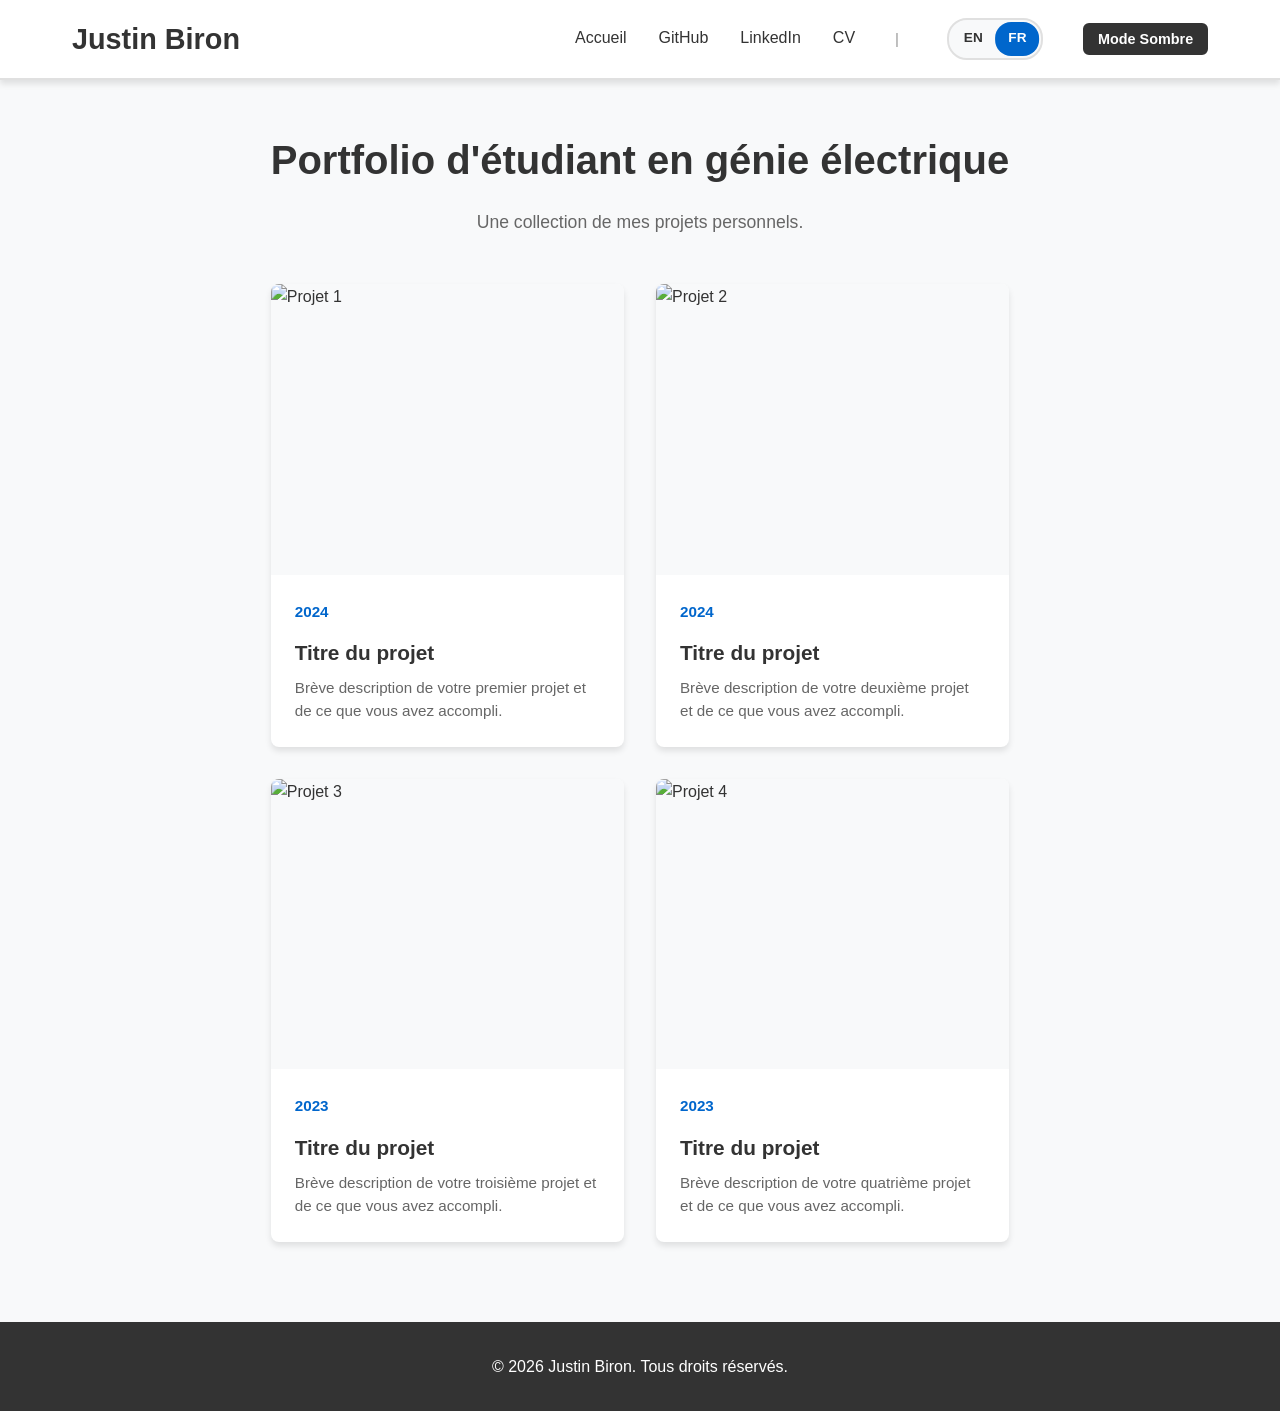
==== fr/index.html @ 551317bd "Updating portfolio with all the changes" ====
<!DOCTYPE html>
<html lang="fr">
<head>
    <meta charset="UTF-8">
    <meta name="viewport" content="width=device-width, initial-scale=1.0">
    <title>Justin Biron - Portfolio Ingénierie Électrique</title>
    <link rel="stylesheet" href="../styles.css">
</head>
<body>
    <!-- Header Navigation -->
    <header class="header">
        <div class="header-container">
            <div class="header-left">
                <h1 class="name"><a href="../index.html">Justin Biron</a></h1>
            </div>
            <nav class="header-nav">
                <a href="../index.html" class="nav-link">Accueil</a>
                <a href="https://github.com/justinbiron" target="_blank" class="nav-link">GitHub</a>
                <a href="https://www.linkedin.com/in/justin-biron-047734400/" target="_blank" class="nav-link">LinkedIn</a>
                <a href="cv.html" class="nav-link">CV</a>
                <span class="toggle-separator">|</span>
                <div class="language-toggle fr-active">
                    <a href="../index.html" class="nav-link">EN</a>
                    <a href="index.html" class="nav-link active-language">FR</a>
                </div>
                <button class="theme-toggle" id="theme-toggle" aria-label="Toggle dark mode">Mode Sombre</button>
            </nav>
        </div>
    </header>

    <!-- Main Content -->
    <main class="main-content">
        <section class="intro">
            <h2>Portfolio d'étudiant en génie électrique</h2>
            <p>Une collection de mes projets personnels.</p>
        </section>

        <section class="projects-gallery">
            <article class="project-card">
                <a href="project-1.html" class="project-link">
                    <div class="project-image-container">
                        <img src="../assets/project-1-thumbnail.jpg" alt="Projet 1" class="project-thumbnail">
                    </div>
                    <div class="project-info">
                        <p class="project-year-label">2024</p>
                        <h3 class="project-title">Titre du projet</h3>
                        <p class="project-description">Brève description de votre premier projet et de ce que vous avez accompli.</p>
                    </div>
                </a>
            </article>

            <article class="project-card">
                <a href="project-2.html" class="project-link">
                    <div class="project-image-container">
                        <img src="../assets/project-2-thumbnail.jpg" alt="Projet 2" class="project-thumbnail">
                    </div>
                    <div class="project-info">
                        <p class="project-year-label">2024</p>
                        <h3 class="project-title">Titre du projet</h3>
                        <p class="project-description">Brève description de votre deuxième projet et de ce que vous avez accompli.</p>
                    </div>
                </a>
            </article>

            <article class="project-card">
                <a href="project-3.html" class="project-link">
                    <div class="project-image-container">
                        <img src="../assets/project-3-thumbnail.jpg" alt="Projet 3" class="project-thumbnail">
                    </div>
                    <div class="project-info">
                        <p class="project-year-label">2023</p>
                        <h3 class="project-title">Titre du projet</h3>
                        <p class="project-description">Brève description de votre troisième projet et de ce que vous avez accompli.</p>
                    </div>
                </a>
            </article>

            <article class="project-card">
                <a href="project-4.html" class="project-link">
                    <div class="project-image-container">
                        <img src="../assets/project-4-thumbnail.jpg" alt="Projet 4" class="project-thumbnail">
                    </div>
                    <div class="project-info">
                        <p class="project-year-label">2023</p>
                        <h3 class="project-title">Titre du projet</h3>
                        <p class="project-description">Brève description de votre quatrième projet et de ce que vous avez accompli.</p>
                    </div>
                </a>
            </article>
        </section>
    </main>

    <!-- Footer -->
    <footer class="footer">
        <p>&copy; 2026 Justin Biron. Tous droits réservés.</p>
    </footer>

    <script src="../script.js"></script>
</body>
</html>
---- styles.css ----
/* ==================== Global Styles ==================== */
* {
    margin: 0;
    padding: 0;
    box-sizing: border-box;
}

:root {
    --primary-color: #0066cc;
    --secondary-color: #004499;
    --text-color: #333;
    --light-bg: #f8f9fa;
    --white: #fff;
    --border-color: #e0e0e0;
    --shadow: 0 4px 6px rgba(0, 0, 0, 0.1);
    --shadow-hover: 0 8px 16px rgba(0, 0, 0, 0.15);
}

/* Dark mode variables */
[data-theme="dark"] {
    --primary-color: #4da6ff;
    --secondary-color: #3385dd;
    --text-color: #e4e4e4;
    --light-bg: #1a1a1a;
    --white: #2d2d2d;
    --border-color: #404040;
    --shadow: 0 4px 6px rgba(0, 0, 0, 0.3);
    --shadow-hover: 0 8px 16px rgba(0, 0, 0, 0.4);
}

html {
    scroll-behavior: smooth;
    height: 100%;
}

body {
    font-family: -apple-system, BlinkMacSystemFont, 'Segoe UI', Roboto, 'Helvetica Neue', Arial, sans-serif;
    color: var(--text-color);
    background-color: var(--light-bg);
    line-height: 1.6;
    min-height: 100vh;
    display: flex;
    flex-direction: column;
}

/* ==================== Header Styles ==================== */
.header {
    background-color: var(--white);
    border-bottom: 2px solid var(--border-color);
    position: sticky;
    top: 0;
    z-index: 1000;
    box-shadow: var(--shadow);
}

.header-container {
    max-width: 1200px;
    margin: 0 auto;
    padding: 1rem 2rem;
    display: flex;
    justify-content: space-between;
    align-items: center;
    flex-wrap: wrap;
    gap: 2rem;
}

.header-left {
    flex: 0 1 auto;
}

.name {
    font-size: 1.8rem;
    font-weight: 700;
    margin: 0;
}

.name a {
    color: var(--text-color);
    text-decoration: none;
    transition: color 0.3s ease;
}

.name a:hover {
    color: var(--primary-color);
}

.header-nav {
    display: flex;
    gap: 2rem;
    align-items: center;
    flex-wrap: wrap;
}

.nav-link {
    color: var(--text-color);
    text-decoration: none;
    font-weight: 500;
    padding: 0.5rem 0;
    border-bottom: 2px solid transparent;
    transition: all 0.3s ease;
}

.nav-link:hover {
    color: var(--primary-color);
    border-bottom-color: var(--primary-color);
}

.nav-link.active-language {
    font-weight: 700;
}

.toggle-separator {
    color: #999;
    margin: 0 0.5rem;
    font-size: 0.95rem;
}

/* Dark mode toggle */
.theme-toggle {
    background-color: var(--text-color);
    color: var(--white);
    border: 2px solid var(--text-color);
    font-size: 0.9rem;
    font-weight: 600;
    cursor: pointer;
    padding: 0.4rem 0.8rem;
    border-radius: 6px;
    transition: all 0.3s ease;
    margin-left: 0.5rem;
}

.theme-toggle:hover {
    background-color: var(--primary-color);
    border-color: var(--primary-color);
    color: var(--white);
}

/* Language toggle switch */
.language-toggle {
    display: inline-flex;
    background-color: var(--light-bg);
    border: 2px solid var(--border-color);
    border-radius: 20px;
    padding: 2px;
    margin-left: 0.5rem;
    position: relative;
}

.language-toggle a {
    padding: 0.3rem 0.8rem;
    text-decoration: none;
    border-radius: 16px;
    font-weight: 600;
    font-size: 0.85rem;
    transition: all 0.3s ease;
    position: relative;
    z-index: 2;
}

.language-toggle .active-language {
    color: var(--white);
}

.language-toggle::before {
    content: '';
    position: absolute;
    top: 2px;
    left: 2px;
    width: calc(50% - 2px);
    height: calc(100% - 4px);
    background-color: var(--primary-color);
    border-radius: 16px;
    transition: transform 0.3s ease;
    z-index: 1;
}

.language-toggle.fr-active::before {
    transform: translateX(100%);
}

/* ==================== Main Content ==================== */
.main-content {
    max-width: 1200px;
    margin: 0 auto;
    padding: 3rem 2rem;
    flex: 1;
}

.intro {
    text-align: center;
    margin-bottom: 3rem;
}

.intro h2 {
    font-size: 2.5rem;
    margin-bottom: 1rem;
    color: var(--text-color);
}

.intro p {
    font-size: 1.1rem;
    color: #666;
}

/* ==================== Projects Gallery ==================== */
.projects-gallery {
    display: grid;
    grid-template-columns: repeat(auto-fill, minmax(350px, 1fr));
    gap: 2rem;
    margin-bottom: 2rem;
}

@media (max-width: 768px) {
    .projects-gallery {
        grid-template-columns: 1fr;
        gap: 1.5rem;
    }
}

/* ==================== Project Card ==================== */
.project-card {
    background-color: var(--white);
    border-radius: 8px;
    overflow: hidden;
    box-shadow: var(--shadow);
    transition: all 0.3s ease;
}

.project-card:hover {
    transform: translateY(-8px);
    box-shadow: var(--shadow-hover);
}

.project-link {
    text-decoration: none;
    color: inherit;
    display: block;
    height: 100%;
}

.project-image-container {
    width: 100%;
    padding-bottom: 75%;
    overflow: hidden;
    background-color: var(--light-bg);
}

.project-thumbnail {
    width: 100%;
    height: 100%;
    object-fit: cover;
    display: block;
    transition: transform 0.3s ease;
}

.project-card:hover .project-thumbnail {
    transform: scale(1.05);
}

.project-year-label {
    display: inline-block;
    margin-bottom: 0.75rem;
    color: var(--primary-color);
    font-weight: 700;
    font-size: 0.95rem;
}

.project-info {
    padding: 1.5rem;
}

.project-title {
    font-size: 1.3rem;
    font-weight: 600;
    margin-bottom: 0.5rem;
    color: var(--text-color);
}

.project-description {
    color: #666;
    font-size: 0.95rem;
    line-height: 1.5;
}

/* ==================== Footer ==================== */
.footer {
    background-color: var(--text-color);
    color: var(--white);
    text-align: center;
    padding: 2rem;
    margin-top: auto;
}

.footer p {
    margin: 0;
}

/* ==================== Resume Page Styles ==================== */
.resume-section {
    max-width: 800px;
    margin: 0 auto;
    text-align: center;
    padding: 4rem 2rem;
}

.download-buttons {
    display: flex;
    flex-direction: column;
    gap: 1.5rem;
    align-items: center;
}

@media (min-width: 768px) {
    .download-buttons {
        flex-direction: row;
        justify-content: center;
    }
}

.download-btn {
    display: inline-flex;
    align-items: center;
    gap: 0.75rem;
    padding: 1rem 2rem;
    border-radius: 8px;
    text-decoration: none;
    font-weight: 600;
    font-size: 1.1rem;
    transition: all 0.3s ease;
    min-width: 280px;
    justify-content: center;
    box-shadow: var(--shadow);
}

.download-btn:hover {
    transform: translateY(-2px);
    box-shadow: var(--shadow-hover);
}

.primary-btn {
    background-color: var(--primary-color);
    color: var(--white);
    border: 2px solid var(--primary-color);
}

.primary-btn:hover {
    background-color: var(--secondary-color);
    border-color: var(--secondary-color);
}

.secondary-btn {
    background-color: var(--white);
    color: var(--text-color);
    border: 2px solid var(--border-color);
}

.secondary-btn:hover {
    background-color: var(--light-bg);
    border-color: var(--primary-color);
}

.btn-icon {
    font-size: 1.3rem;
}

/* ==================== Responsive Design ==================== */
@media (max-width: 640px) {
    .header-container {
        flex-direction: column;
        gap: 1rem;
        padding: 1rem;
    }

    .header-nav {
        width: 100%;
        justify-content: center;
        gap: 1rem;
    }

    .name {
        font-size: 1.5rem;
    }

    .intro h2 {
        font-size: 2rem;
    }

    .main-content {
        padding: 2rem 1rem;
    }
}
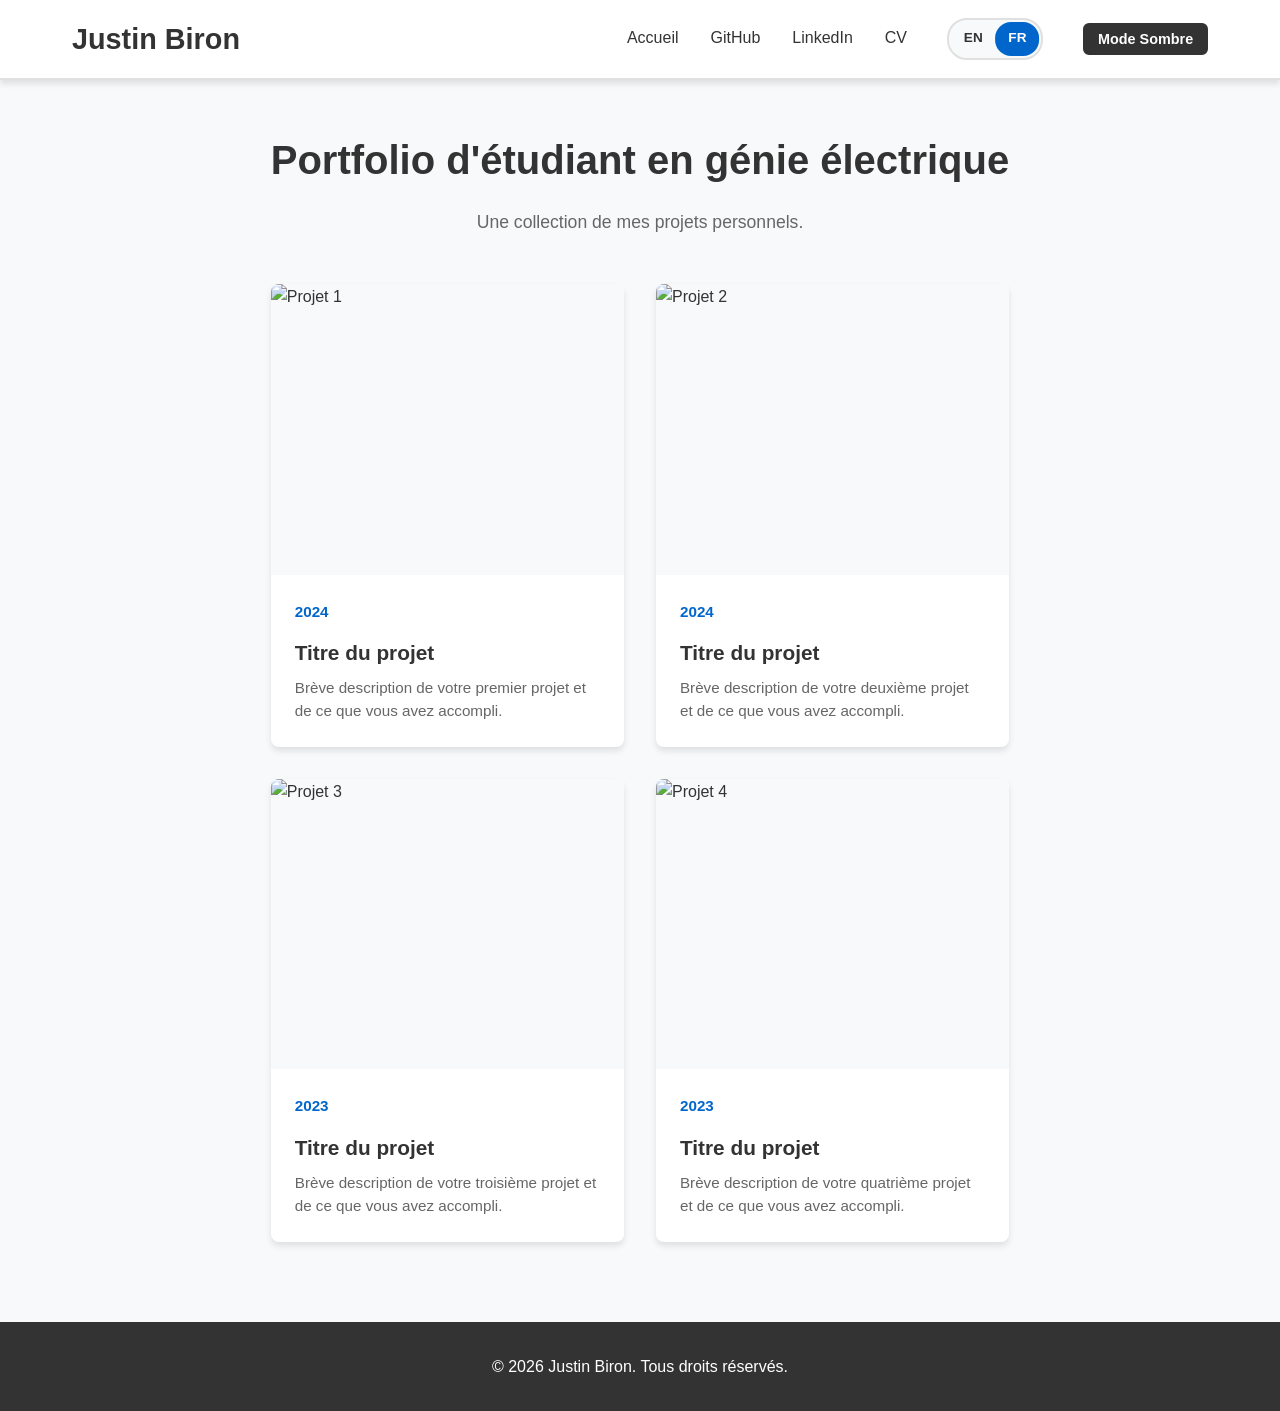
==== commit 8306eb94: "small update" ====
--- a/fr/index.html
+++ b/fr/index.html
@@ -18,7 +18,6 @@
                 <a href="https://github.com/justinbiron" target="_blank" class="nav-link">GitHub</a>
                 <a href="https://www.linkedin.com/in/justin-biron-047734400/" target="_blank" class="nav-link">LinkedIn</a>
                 <a href="cv.html" class="nav-link">CV</a>
-                <span class="toggle-separator">|</span>
                 <div class="language-toggle fr-active">
                     <a href="../index.html" class="nav-link">EN</a>
                     <a href="index.html" class="nav-link active-language">FR</a>
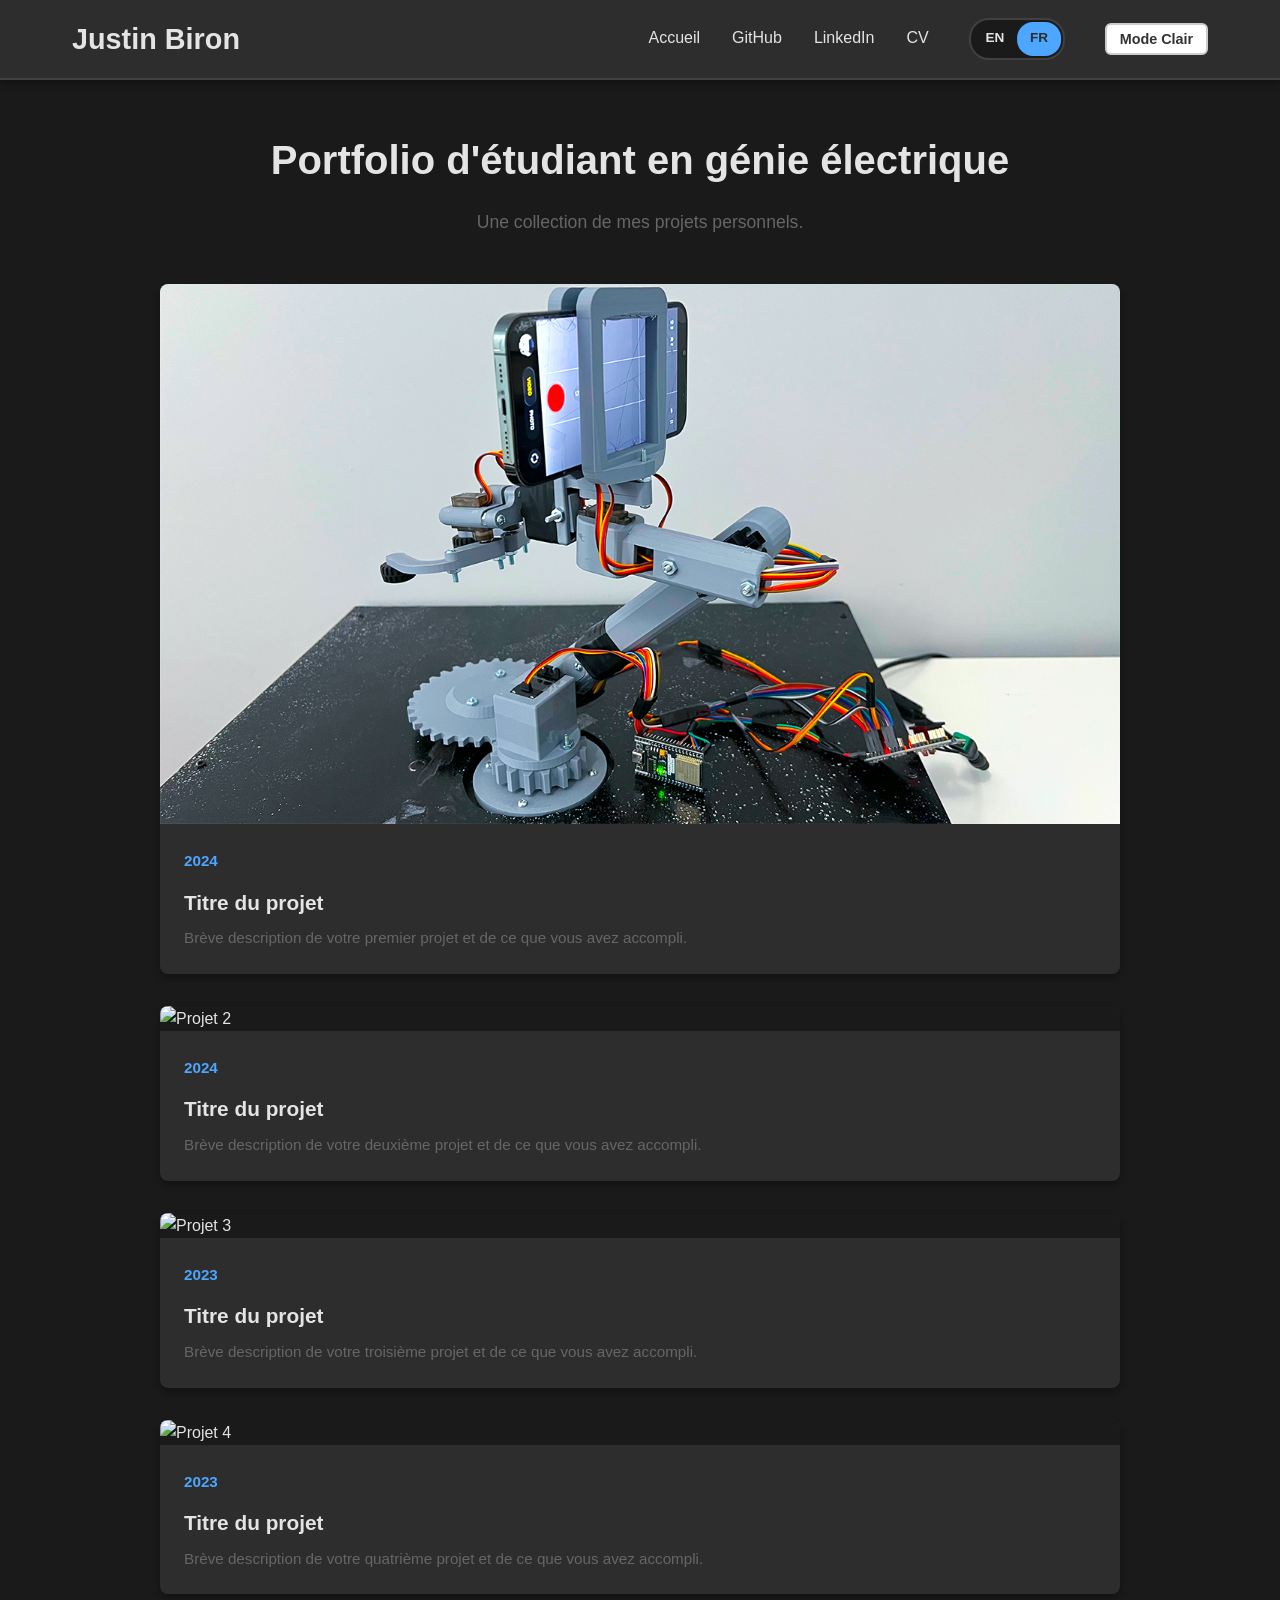
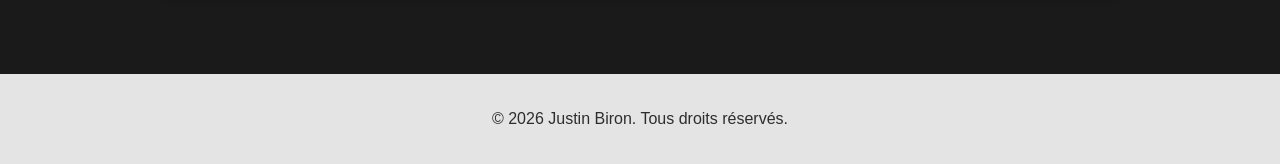
==== commit c8ee60ff: "updated default theme and thumbnail card size" ====
--- a/fr/index.html
+++ b/fr/index.html
@@ -11,10 +11,10 @@
     <header class="header">
         <div class="header-container">
             <div class="header-left">
-                <h1 class="name"><a href="../index.html">Justin Biron</a></h1>
+                <h1 class="name"><a href="index.html">Justin Biron</a></h1>
             </div>
             <nav class="header-nav">
-                <a href="../index.html" class="nav-link">Accueil</a>
+                <a href="index.html" class="nav-link">Accueil</a>
                 <a href="https://github.com/justinbiron" target="_blank" class="nav-link">GitHub</a>
                 <a href="https://www.linkedin.com/in/justin-biron-047734400/" target="_blank" class="nav-link">LinkedIn</a>
                 <a href="cv.html" class="nav-link">CV</a>
@@ -38,7 +38,7 @@
             <article class="project-card">
                 <a href="project-1.html" class="project-link">
                     <div class="project-image-container">
-                        <img src="../assets/project-1-thumbnail.jpg" alt="Projet 1" class="project-thumbnail">
+                        <img src="../robot-arm-thumbnail.png" alt="Projet 1" class="project-thumbnail">
                     </div>
                     <div class="project-info">
                         <p class="project-year-label">2024</p>
--- a/styles.css
+++ b/styles.css
@@ -204,21 +204,16 @@
 
 /* ==================== Projects Gallery ==================== */
 .projects-gallery {
-    display: grid;
-    grid-template-columns: repeat(auto-fill, minmax(350px, 1fr));
+    display: flex;
+    flex-direction: column;
+    align-items: center;
     gap: 2rem;
     margin-bottom: 2rem;
 }
 
-@media (max-width: 768px) {
-    .projects-gallery {
-        grid-template-columns: 1fr;
-        gap: 1.5rem;
-    }
-}
-
-/* ==================== Project Card ==================== */
 .project-card {
+    width: 75vw;
+    max-width: 100%;
     background-color: var(--white);
     border-radius: 8px;
     overflow: hidden;
@@ -226,6 +221,12 @@
     transition: all 0.3s ease;
 }
 
+@media (max-width: 768px) {
+    .project-card {
+        width: min(96vw, 100%);
+    }
+}
+
 .project-card:hover {
     transform: translateY(-8px);
     box-shadow: var(--shadow-hover);
@@ -240,15 +241,13 @@
 
 .project-image-container {
     width: 100%;
-    padding-bottom: 75%;
     overflow: hidden;
     background-color: var(--light-bg);
 }
 
 .project-thumbnail {
     width: 100%;
-    height: 100%;
-    object-fit: cover;
+    height: auto;
     display: block;
     transition: transform 0.3s ease;
 }
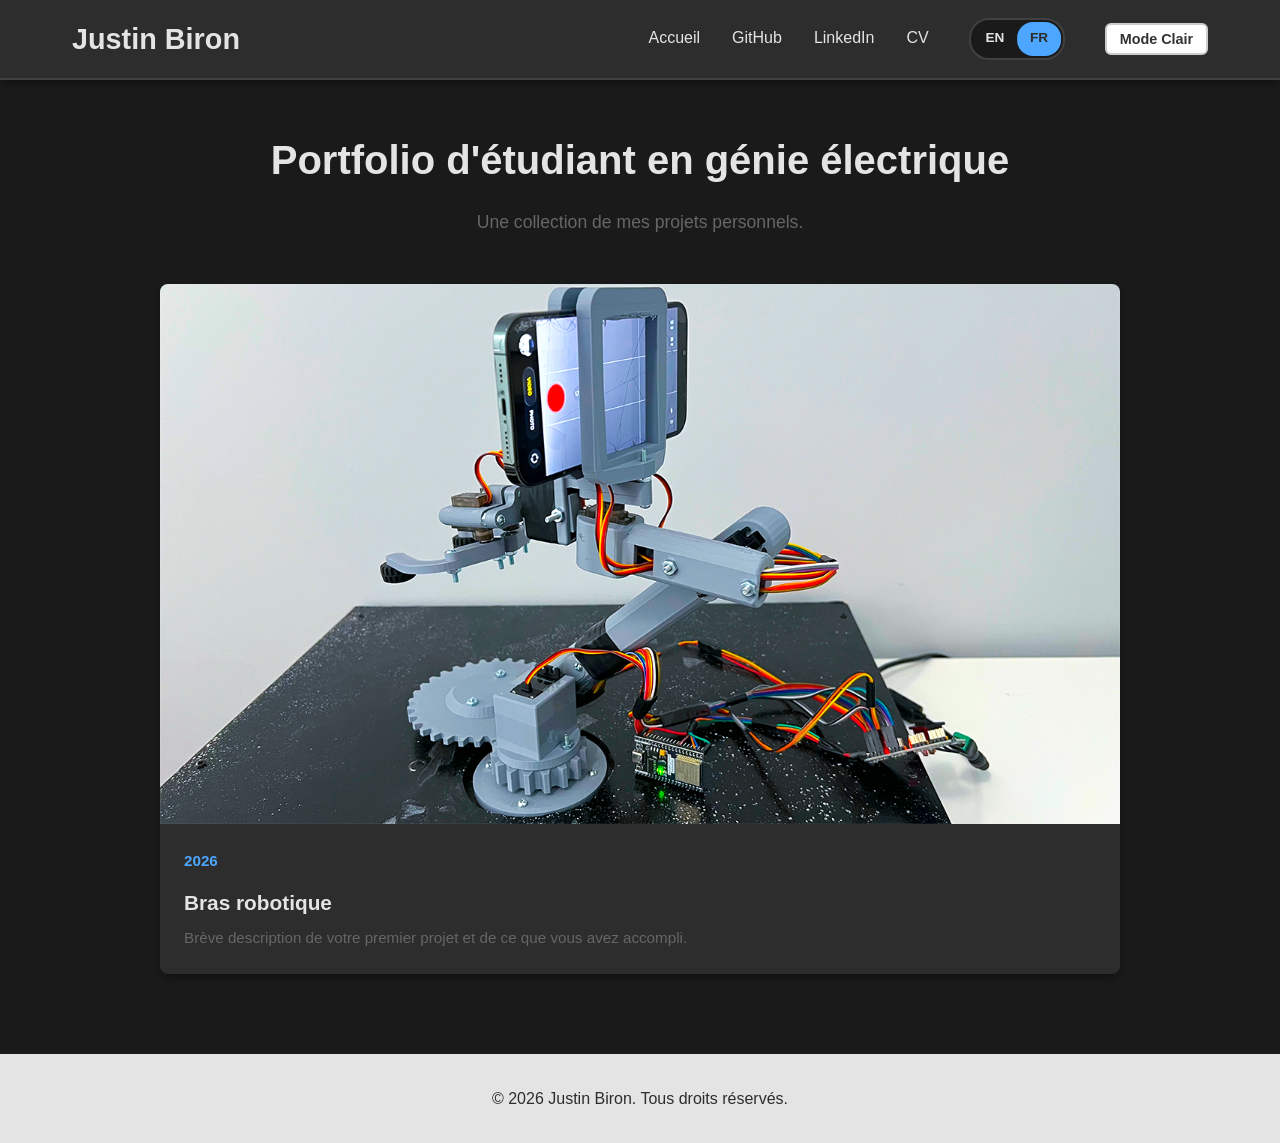
==== commit fee0b509: "update to project 1 title and date" ====
--- a/fr/index.html
+++ b/fr/index.html
@@ -41,51 +41,13 @@
                         <img src="../robot-arm-thumbnail.png" alt="Projet 1" class="project-thumbnail">
                     </div>
                     <div class="project-info">
-                        <p class="project-year-label">2024</p>
-                        <h3 class="project-title">Titre du projet</h3>
+                        <p class="project-year-label">2026</p>
+                        <h3 class="project-title">Bras robotique</h3>
                         <p class="project-description">Brève description de votre premier projet et de ce que vous avez accompli.</p>
                     </div>
                 </a>
             </article>
 
-            <article class="project-card">
-                <a href="project-2.html" class="project-link">
-                    <div class="project-image-container">
-                        <img src="../assets/project-2-thumbnail.jpg" alt="Projet 2" class="project-thumbnail">
-                    </div>
-                    <div class="project-info">
-                        <p class="project-year-label">2024</p>
-                        <h3 class="project-title">Titre du projet</h3>
-                        <p class="project-description">Brève description de votre deuxième projet et de ce que vous avez accompli.</p>
-                    </div>
-                </a>
-            </article>
-
-            <article class="project-card">
-                <a href="project-3.html" class="project-link">
-                    <div class="project-image-container">
-                        <img src="../assets/project-3-thumbnail.jpg" alt="Projet 3" class="project-thumbnail">
-                    </div>
-                    <div class="project-info">
-                        <p class="project-year-label">2023</p>
-                        <h3 class="project-title">Titre du projet</h3>
-                        <p class="project-description">Brève description de votre troisième projet et de ce que vous avez accompli.</p>
-                    </div>
-                </a>
-            </article>
-
-            <article class="project-card">
-                <a href="project-4.html" class="project-link">
-                    <div class="project-image-container">
-                        <img src="../assets/project-4-thumbnail.jpg" alt="Projet 4" class="project-thumbnail">
-                    </div>
-                    <div class="project-info">
-                        <p class="project-year-label">2023</p>
-                        <h3 class="project-title">Titre du projet</h3>
-                        <p class="project-description">Brève description de votre quatrième projet et de ce que vous avez accompli.</p>
-                    </div>
-                </a>
-            </article>
         </section>
     </main>
 
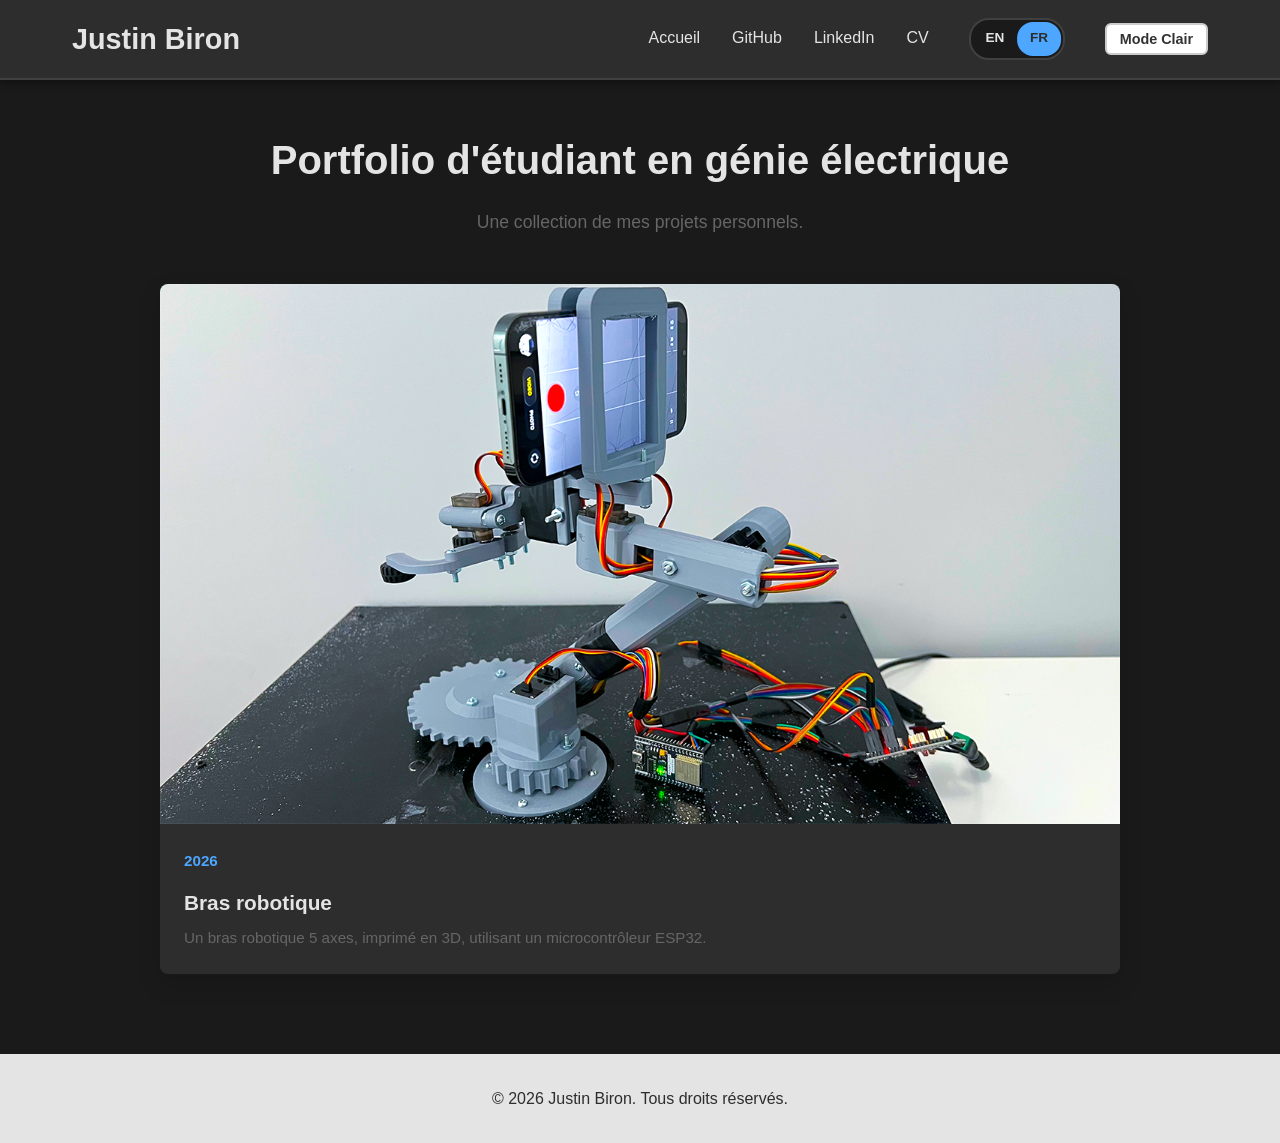
==== commit cf3d3fd4: "updated descriptions" ====
--- a/fr/index.html
+++ b/fr/index.html
@@ -43,7 +43,7 @@
                     <div class="project-info">
                         <p class="project-year-label">2026</p>
                         <h3 class="project-title">Bras robotique</h3>
-                        <p class="project-description">Brève description de votre premier projet et de ce que vous avez accompli.</p>
+                        <p class="project-description">Un bras robotique 5 axes, imprimé en 3D, utilisant un microcontrôleur ESP32.</p>
                     </div>
                 </a>
             </article>
--- a/styles.css
+++ b/styles.css
@@ -217,7 +217,7 @@
     background-color: var(--white);
     border-radius: 8px;
     overflow: hidden;
-    box-shadow: var(--shadow);
+    box-shadow: 0 10px 24px rgba(0, 0, 0, 0.14);
     transition: all 0.3s ease;
 }
 
@@ -229,7 +229,7 @@
 
 .project-card:hover {
     transform: translateY(-8px);
-    box-shadow: var(--shadow-hover);
+    box-shadow: 0 14px 30px rgba(0, 0, 0, 0.18);
 }
 
 .project-link {
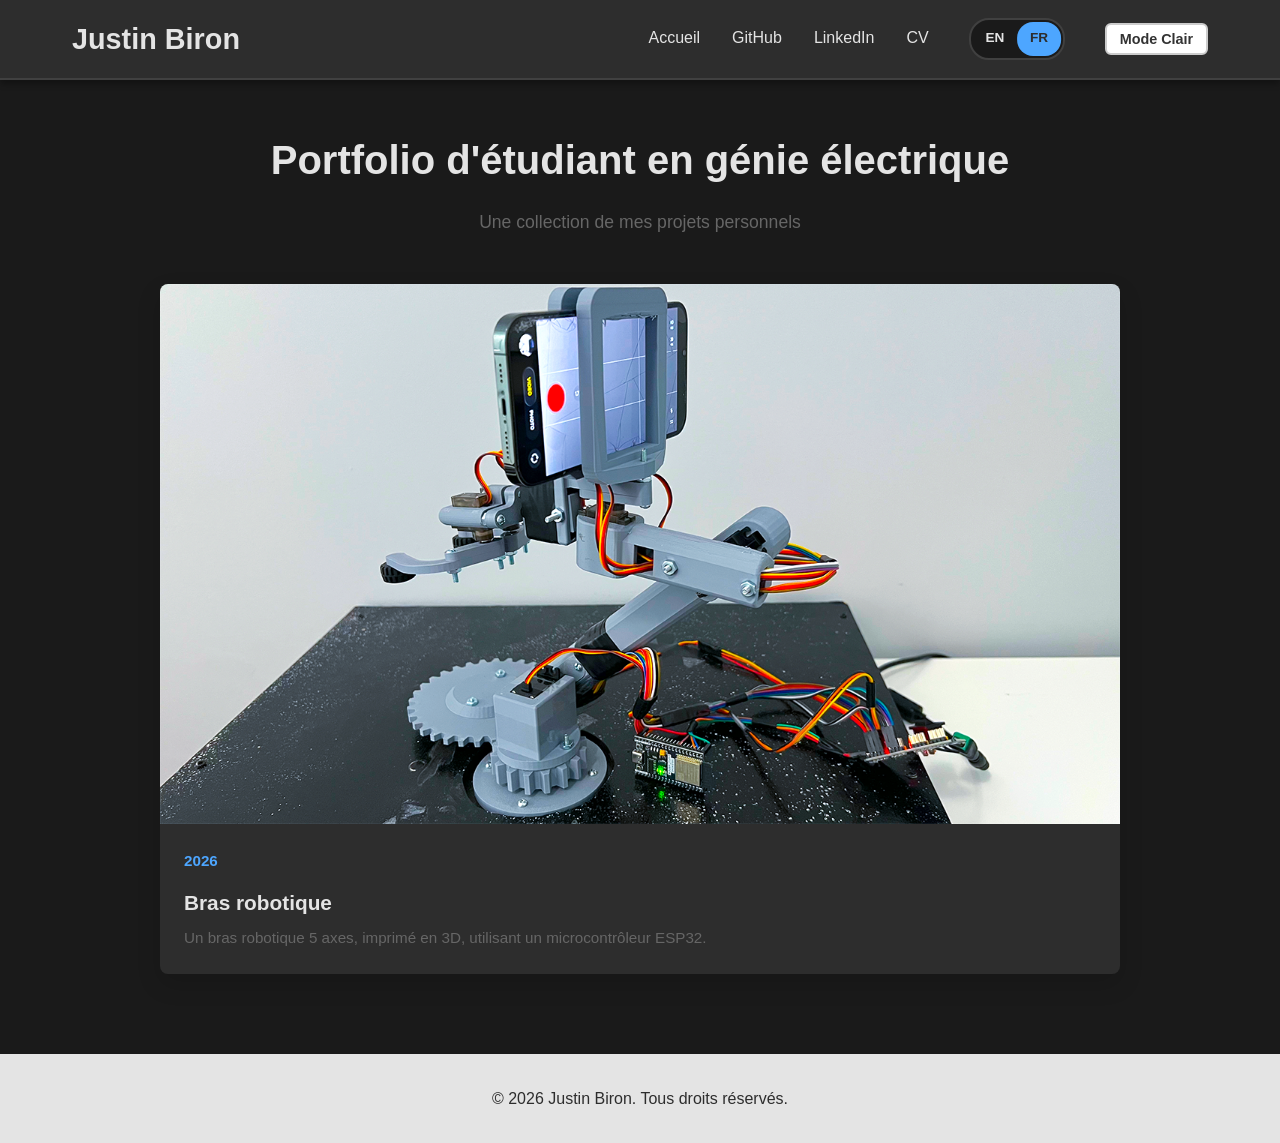
==== commit 1a973116: "removed period" ====
--- a/fr/index.html
+++ b/fr/index.html
@@ -31,7 +31,7 @@
     <main class="main-content">
         <section class="intro">
             <h2>Portfolio d'étudiant en génie électrique</h2>
-            <p>Une collection de mes projets personnels.</p>
+            <p>Une collection de mes projets personnels</p>
         </section>
 
         <section class="projects-gallery">
